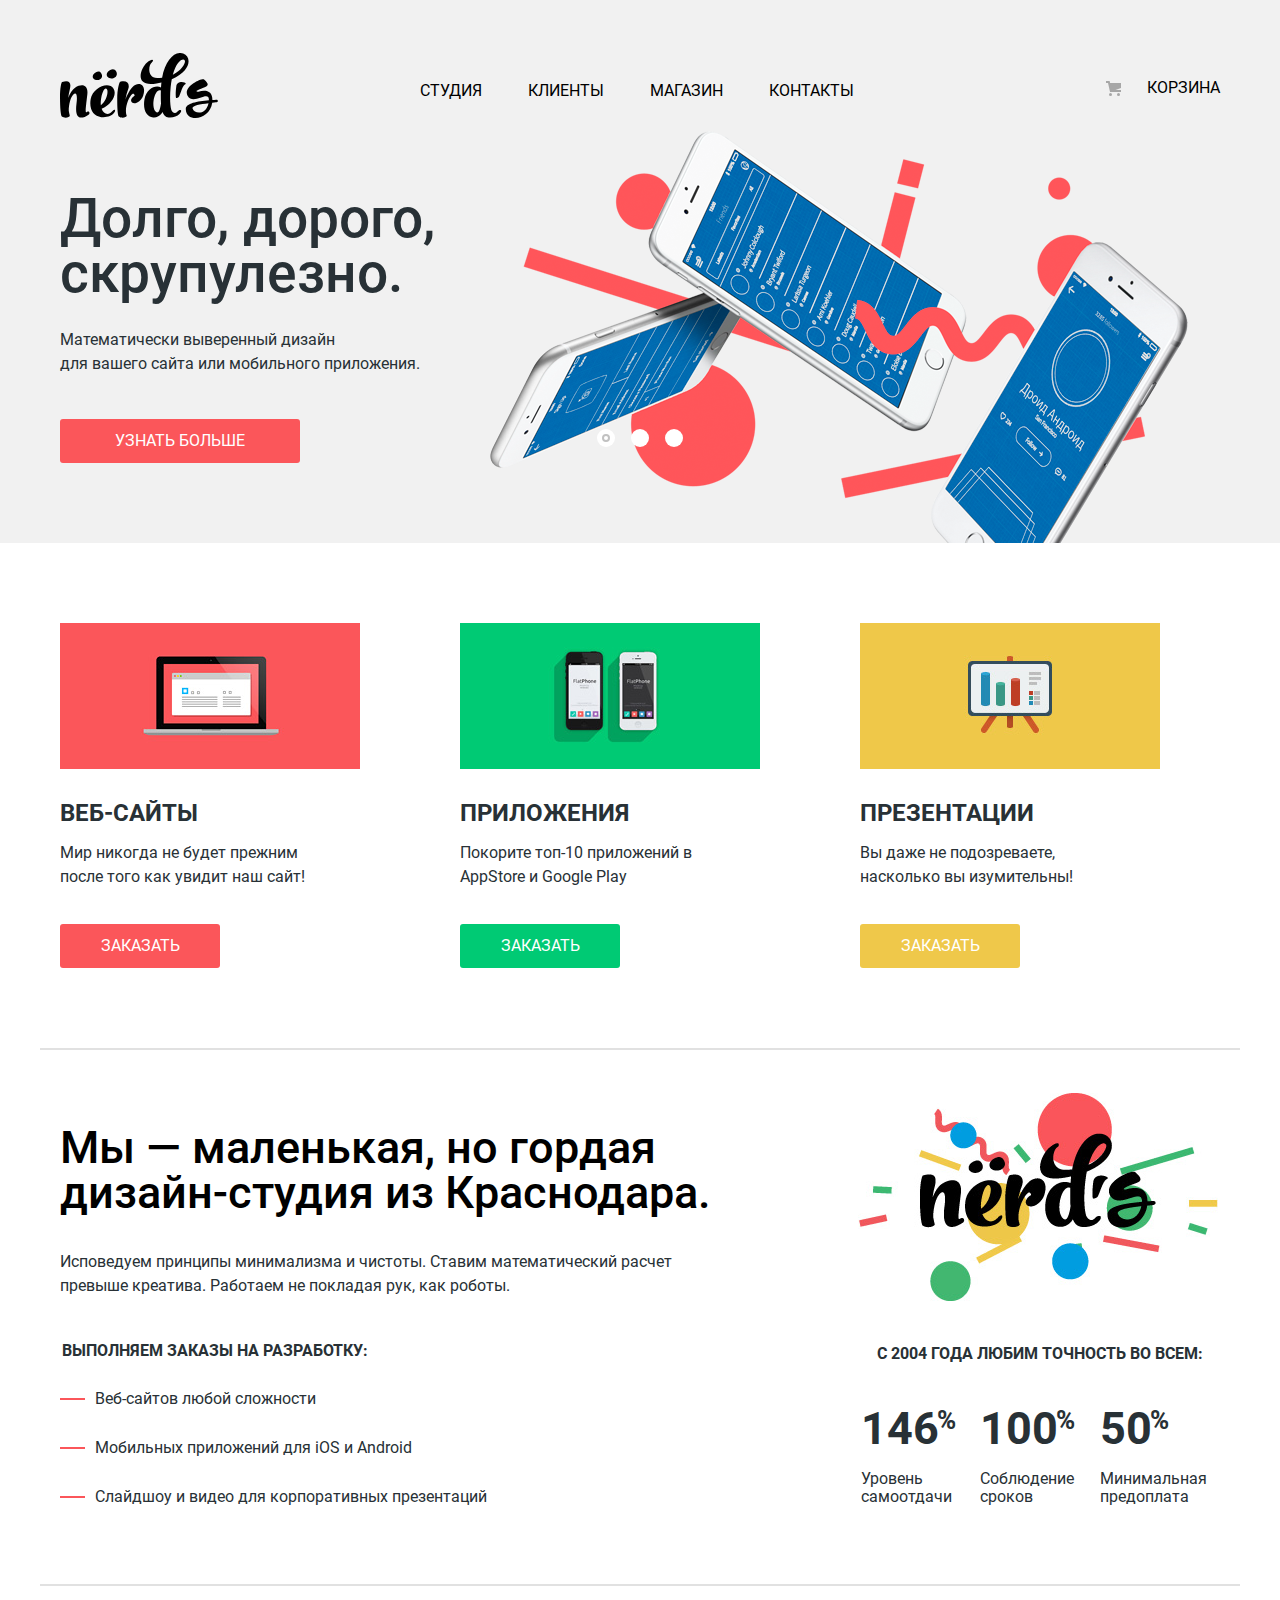
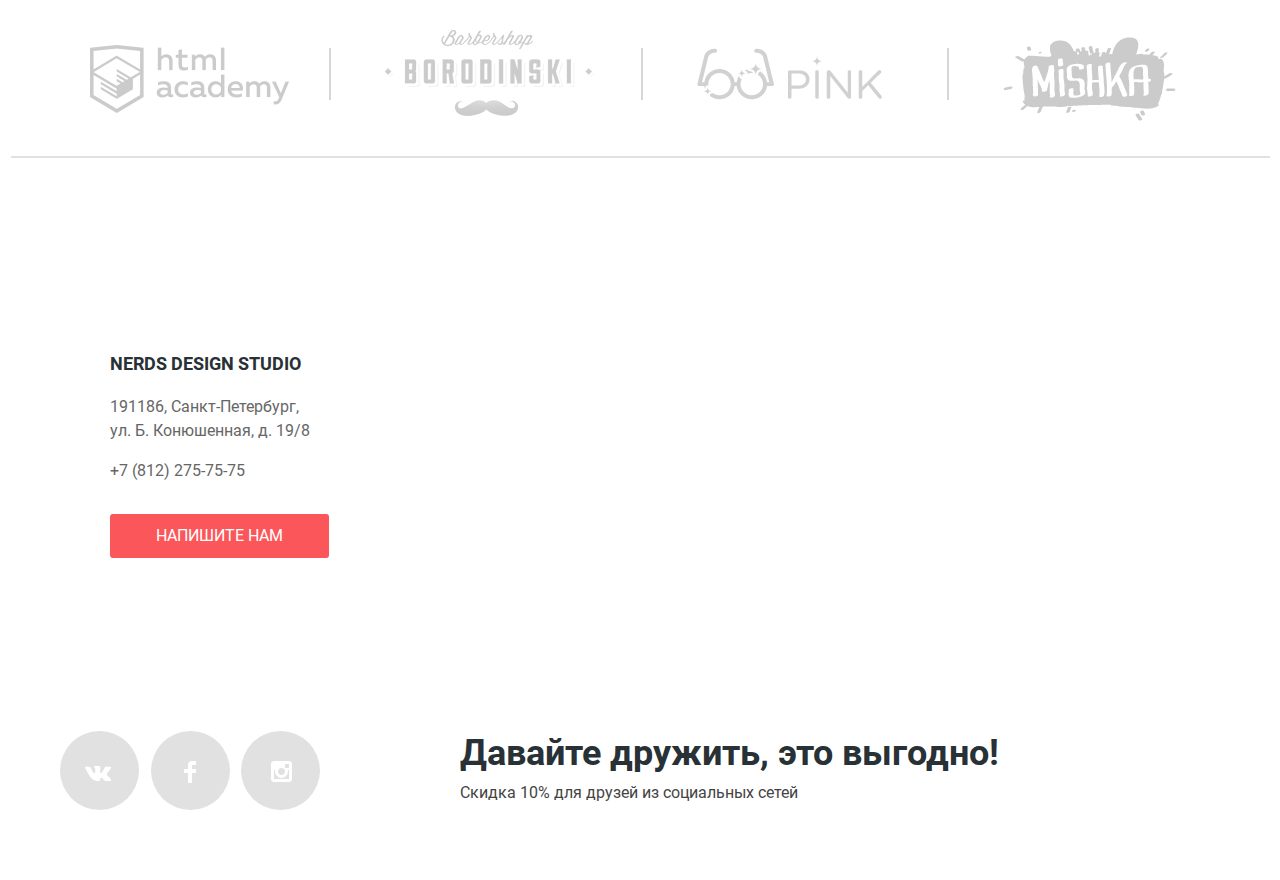
==== index.html @ fbb69e08 "допилила js и еще раз подчистила" ====
<!DOCTYPE html>
<html lang="ru">

<head>
  <meta charset="UTF-8" />
  <title>Nerd's</title>
  <link href="css/normalize.css" rel="stylesheet">
  <link href="css/style.css" rel="stylesheet">

</head>

<body>
  <header class="main-header">
    <div class="container">
      <nav class="main-navigation">
        <h1 class="visually-hidden">Дизайн-студия NERDS </h1>
        <a class="main-header-logo">
          <img src="img/nerds-logo.svg" width="160" height="65" alt="Логотип NERD's">
        </a>
        <div class="main-navigation-wrapper">
          <ul class="site-navigation">
            <li><a href="studio.html">Студия</a></li>
            <li><a href="clients.html">Клиенты</a></li>
            <li><a href="catalog.html">Магазин</a></li>
            <li><a href="contacts.html">Контакты</a></li>
          </ul>
          <a class="basket" href="basket.html">Корзина</a>
        </div>
      </nav>
    </div>
  </header>
  <main>
    <section class="slider">
      <div class="container">
        <h2 class="visually-hidden">Преимущества</h2>
        <div class="slider-controls">
          <span class="active"></span>
          <span></span>
          <span></span>
        </div>
        <ul class="slider-list">
          <li class="slider-item">
            <h3>Долго, дорого,<br> скрупулезно.</h3>
            <p>Математически выверенный дизайн<br> для вашего сайта или мобильного приложения.</p>
            <a class="slider-item-button button" href="#">Узнать больше</a>
          </li>
          <li class="slider-item">
            <h3>Любим математику как никто другой</h3>
            <p>Никакого креатива, только математические формулы для расчета идеальных пропорций.</p>
            <a class="slider-item-button button" href="#">Узнать больше</a>
          </li>
          <li class="slider-item">
            <h3>Только ночь,<br> только хардкор</h3>
            <p>Работать днем, как все? Мы против этого.<br> Ближе к полуночи работа только начинается.</p>
            <a class="slider-item-button button" href="#">Узнать больше</a>
          </li>
        </ul>
      </div>
    </section>
    <section class="service container service-inner">
      <h2 class="visually-hidden">Услуги</h2>
      <ul class="servis-list">
        <li class="servis-item servis-item-website">
          <h3>Веб-сайты</h3>
          <p class="servis-text">Мир никогда не будет прежним послe того как увидит наш сайт!</p>
          <a class="button button-red" href="web-site.html">Заказать</a>
        </li>
        <li class="servis-item servis-item-application">
          <h3>Приложения</h3>
          <p class="servis-text">Покорите топ-10 приложений в AppStore и Google Play</p>
          <a class="button button-green" href="application.html">Заказать</a>
        </li>
        <li class="servis-item servis-item-presentation">
          <h3>Презентации</h3>
          <p class="servis-text">Вы даже не подозреваете, насколько вы изумительны!</p>
          <a class="button button-yellow" href="presentation.html">Заказать</a>
        </li>
      </ul>
    </section>
    <section class="about container">
      <h2 class="visually-hidden">О компании</h2>
      <div class="about-left-block">
        <p class="about-big">Мы — маленькая, но гордая дизайн-студия из Краснодара. </p>
        <p>Исповедуем принципы минимализма и чистоты. Ставим математический расчет
          превыше креатива. Работаем не покладая рук, как роботы.</p>
        <p class="order-info">Выполняем заказы на разработку:</p>
        <ul class="about-list">
          <li class="about-list-item">Веб-сайтов любой сложности</li>
          <li class="about-list-item">Мобильных приложений для iOS и Android</li>
          <li class="about-list-item">Слайдшоу и видео для корпоративных презентаций</li>
        </ul>
      </div>
      <div class="about-right-block">
        <div class="about-right-block-image"></div>
        <table class="table">
          <caption>
            <div class="order-info">с 2004 года Любим точность во всем:</div>
          </caption>
          <tr class="percent">
            <td>146<sup class="per">%</sup></td>
            <td>100<sup class="per">%</sup</td> <td>50<sup class="per">%</sup</td> </tr> <tr class="table-words">
            <td>Уровень самоотдачи</td>
            <td>Соблюдение сроков</td>
            <td>Минимальная предоплата</td>
          </tr>
        </table>
      </div>
    </section>
    <section class="projects container">
      <h2 class="visually-hidden">Проекты</h2>
      <a class="projects-items projects-items-html" href="#"><img src="img/logo-1-png-copy.png" width="199" height="68"
          alt="Сайт html-academy"></a>
      <a class="projects-items projects-items-boro" href="#"><img src="img/logo-2-png-copy.png" width="209" height="90"
          alt="Сайт borodinski"></a>
      <a class="projects-items projects-items-pink" href="#"><img src="img/logo-3-png-copy.png" width="185" height="52"
          alt="Сайт pink"></a>
      <a class="projects-items projects-items-mish" href="#"><img src="img/logo-4-png-copy.png" width="173" height="84"
          alt="Сайт mishka"></a>
    </section>
    <section class="contacts">
      <h2 class="visually-hidden">Контакты</h2>
      <div class="container container-write-us">
        <div class="contacts-write-us">
          <p class="contacts-title">Nerds design studio</p>
          <div class="address">
            <p>191186, Санкт-Петербург, ул. Б. Конюшенная, д. 19/8</p>
            <a href="tel:+78122757575"> +7 (812) 275-75-75</a>
          </div>
          <a class="button write-us-button" href="write-us.html">Напишите нам</a>
        </div>
      </div>
      <iframe class="map-img" src="https://www.google.com/maps/embed?pb=!1m18!1m12!1m3!1d1998.6036253003165!2d30.320858716173472!3d59.938719169054075!2m3!1f0!2f0!3f0!3m2!1i1024!2i768!4f13.1!3m3!1m2!1s0x4696310fca145cc1%3A0x42b32648d8238007!2z0JHQvtC70YzRiNCw0Y8g0JrQvtC90Y7RiNC10L3QvdCw0Y8g0YPQuy4sIDE5LzgsINCh0LDQvdC60YIt0J_QtdGC0LXRgNCx0YPRgNCzLCAxOTExODY!5e0!3m2!1sru!2sru!4v1552754538304"
        width="1440" height="416" style="border:0" allowfullscreen></iframe>
    </section>
  </main>
  <footer class="main-footer">
    <div class="container">
      <ul class="social-net">
        <li><a class="social-button social-button-vk" href="#"><span class="visually-hidden">Вконтакте</span></a></li>
        <li><a class="social-button social-button-fb" href="#"><span class="visually-hidden">Фейсбук</span></a></li>
        <li><a class="social-button social-button-inst" href="#"><span class="visually-hidden">Инстаграм</span></a></li>
      </ul>
      <div class="footer-text">
        <span class="footer-slogan">Давайте дружить, это выгодно!</span>
        <span class="footer-promo">Скидка 10% для друзей из социальных сетей</span>
      </div>
    </div>
  </footer>
  <section class="write-us">
    <h2 class="write-us-h2">Напишите нам</h2>
    <form class="write-us-form" action="https://echo.htmlacademy.ru" method="post">
      <div class="name-email">
        <p class="write-us-item">
          <label for="name">Ваше имя:</label>
          <input id="name" type="text" name="name" value="" placeholder="Имя Фамилия">
        </p>
        <p class="write-us-item">
          <label for="e-mail">Ваш e-mail:</label>
          <input id="e-mail" type="text" name="e-mail" value="" placeholder="email@example.com">
        </p>
      </div>
      <p class="write-us-item">
        <label for="letter"> Текст письма:</label>
        <textarea class="letter" id="letter" name="letter" placeholder="В свободной форме"></textarea>
      </p>
      <button class="button" type="submit">Отправить</button>
      <button class="write-us-close" type="button">Закрыть</button>
    </form>
  </section>
  <script src="js/popup.js"></script>
</body>

</html>
---- css/style.css ----
/* roboto-regular - latin_cyrillic */
 @font-face {
   font-family: 'Roboto';
   font-style: normal;
   font-weight: 400;
   src: local('Roboto'), local('Roboto-Regular'),
     url('../fonts/roboto.woff2') format('woff2'),
     url('../fonts/roboto.woff') format('woff');
 }

 @font-face {
   font-family: 'Roboto';
   font-style: normal;
   font-weight: 700;
   src: local('Roboto'), local('Roboto-Regular'),
     url('../fonts/robotobold.woff') format('woff2'),
     url('../fonts/robotobold.woff2') format('woff');
 }

 @font-face {
   font-family: 'Roboto';
   font-style: normal;
   font-weight: 500;
   src: local('Roboto'), local('Roboto-Regular'),
     url('../fonts/robotomedium.woff2') format('woff2'),
     url('../fonts/robotomedium.woff') format('woff');
 }


 body {
   margin: 0;

   font-family: 'Roboto', Arial, sans-serif;
   font-size: 16px;
   line-height: 24px;
   letter-spacing: normal;
   color: #283136;
   background-color: #ffffff;
   min-width: 1200px;
 }

 .visually-hidden:not(:focus):not(:active),
 input[type="checkbox"].visually-hidden,
 input[type="radio"].visually-hidden {
   position: absolute;
   width: 1px;
   height: 1px;
   margin: -1px;
   border: 0;
   padding: 0;
   white-space: nowrap;
   clip-path: inset(100%);
   clip: rect(0 0 0 0);
   overflow: hidden;
 }

 .page-title {
   font-size: 55px;
   text-align: center;
   line-height: 55px;
   color: #000000;
   width: auto;
   padding: 0;
   margin: 0;
   padding-bottom: 116px;
   padding-top: 60px;
   padding-left: 20px;
   padding-right: 20px;
 }

 .page-title-whole {
   background-color: #f1f1f1;
 }


 a {
   text-decoration: none;
 }

 .main-navigation {
   font-size: 16px;
   line-height: 30px;
   color: #000000;
   text-transform: uppercase;
   padding: 0;
   margin: 0;
   display: flex;
   width: auto;
   align-items: center;
 }

 .site-navigation,
 .basket {
   list-style: none;

 }

 .site-navigation a,
 .basket a {
   color: #000000;

 }

 .site-navigation a:hover {
   color: #fb565a
 }

 .site-navigation a:active {
   opacity: 0.3;
 }

 .slider {
   background-color: #f1f1f1;
   position: relative;
 }

 .slider-controls span {
   position: relative;
   display: inline-block;
   width: 18px;
   height: 18px;
   margin-right: 16px;
   border-radius: 50%;
   cursor: pointer;
 }

 .slider-controls span::after {
   content: "";
   width: 18px;
   height: 18px;

   background: #ffffff;
   position: absolute;
   top: 8px;
   left: 8px;
   z-index: 1;
   border-radius: 50%;
 }

 .slider-controls .active::before {
   content: "";

   position: absolute;
   left: 17px;
   top: 17px;
   z-index: 2;

   width: 4px;
   height: 4px;
   margin: -4px;

   background-color: inherit;
   border: 2px solid #c1c1c1;
   border-radius: 50%;
 }

 .slider-controls {
   position: absolute;
   left: 50%;
   bottom: 104px;
   z-index: 100;

   width: 160px;
   height: 18px;

   text-align: center;
   font-size: 0;
   transform: translateX(-50%);
 }


 .slider-list {
   margin: 0;
   padding: 0;

   list-style: none;
 }

 .slider-item {
   display: none;
   padding: 60px 0 80px 0;
   margin-bottom: 80px;
 }

 .slider-item:nth-child(1) {
   display: block;
 }

 .slider-item:nth-child(1) {
   background-image: url("../img/slide-1.png");
   background-repeat: no-repeat;
   background-position: 93% 0px;
 }

 .slider-item:nth-child(2) {
   background-image: url("../img/slide-2.png");
   background-repeat: no-repeat;
   background-position: 100% 0;
 }

 .slider-item:nth-child(3) {
   background-image: url("../img/slide-3.png");
   background-repeat: no-repeat;
   background-position: 100% 20px;
 }

 .slider-item {
   display: none;
 }

 .slider-item:nth-child(1) {
   display: block;
 }

 .slider-item h3 {
   max-width: 600px;
   margin: 0;
   margin-bottom: 27px;
   font-size: 55px;
   line-height: 55px;
   font-weight: 500;
 }

 .slider-item p {
   max-width: 430px;
   margin: 0;
   margin-bottom: 43px;
 }

 .button {
   display: block;
   width: 240px;
   padding: 13px 0;
   font: inherit;
   font-size: 16px;
   line-height: 18px;
   color: #ffffff;
   text-transform: uppercase;
   text-align: center;
   text-decoration: none;

   background-color: #fb565a;
   border-radius: 3px;
   border: none;
 }

 .button:hover,
 .button:focus {
   background-color: #e74246;
 }

 .button:active {
   color: rgba(255, 255, 255, 0.3);

   background-color: #d7373b;
   box-shadow: 0 3px rgba(0, 0, 0, 0.1) inset;
 }

 .servis-list h3 {
   font-size: 24px;
   font-weight: bold;
   text-transform: uppercase;
   margin-top: 32px;
   margin-bottom: 10px;
 }

 .about-left-block p {
   margin: 0;
 }

 .about-big {
   font-size: 45px;
   font-weight: 500;
   line-height: 1;
   color: #000000;
   background-color: #ffffff;
   margin: 0;
   padding-bottom: 35px;

 }

 .servis-item::before {
   background-image: url("../img/illustration-1.png");
   background-repeat: no-repeat;
   background-color: #a6a6a6;
   content: "";
   width: 300px;
   height: 146px;
   display: block;
 }

 .servis-item-application::before {
   background-image: url("../img/illustration-2.png");
 }

 .servis-item-presentation::before {
   background-image: url("../img/illustration-3.png");
 }

 .about-right-block-image {
   background-image: url("../img/nerds-illustration.png");
   background-repeat: no-repeat;
   width: 360px;
   height: 208px;
 }

 .order-info {
   font-weight: bold;
   text-transform: uppercase;
   padding-top: 41px;
   padding-left: 2px;
 }

 .percent {
   font-size: 45px;
   font-weight: bold;
   line-height: 45px;
   width: 93px;
 }

 .percent td {
   width: 119px;
   padding-bottom: 16px;
 }

 .table-words td {
   line-height: 18px;
   font-size: 16px;
 }

 .per {
   font-size: 26px;
   top: -15px;
   left: -2px;
 }

 .table {
   border-collapse: separate;
 }

 caption {
   margin-bottom: 37px;
 }

 .projects a {
   position: relative;
   display: flex;
   align-items: flex-start;
 }

 .projects-items img {
   opacity: 0.2;
 }

 .projects-items:not(:first-of-type)::before {
   content: "";
   position: absolute;
   bottom: 21px;
   left: -56px;
   height: 52px;
   width: 2px;
   background-color: #283136;
   opacity: 0.2;
 }

 .projects .container {
   display: flex;
   justify-content: space-between;
 }

 .projects-items img:hover,
 .projects-items img:focus {
   opacity: 1;
 }

 .projects-items img:active {
   opacity: 0.1;
 }

 .contacts-title {
   font-size: 18px;
   font-weight: bold;
   line-height: 30px;
   text-transform: uppercase;
   margin: 0;
 }

 .address,
 .address a {
   font-size: 16px;
   color: #666666;
   background-color: #ffffff;
   margin-bottom: 31px;
 }
 }

 .write-us h2 {
   font-size: 45px;
   line-height: 45px;
   color: #000000;
   background-color: #ffffff;
   font-weight: bold;
 }

 .write-us-item label {
   font-size: 16px;
   font-weight: bold;
   line-height: 18px;
 }


 .button-red {
   background-color: #fb565a;
   width: 160px;
 }

 .button-green {
   background-color: #00ca74;
   width: 160px;
 }

 .button-green:hover,
 .button-green:active {
   background-color: #00bc6c;
 }

 .button-yellow {
   background-color: #efc84a;
   width: 160px;
 }

 .button-yellow:hover,
 .button-yellow:active {
   background-color: #eab534;
 }

 .footer-slogan {
   font-size: 36px;
   font-weight: bold;
   display: block;
   margin-top: 10px;
   margin-bottom: 16px;
 }

 .social-button {
   color: #000000;
   background-color: #ffffff;
 }

 .footer-promo {
   font-size: 16px;
   line-height: 22px;
   color: #444444;
   background-color: #ffffff;
 }

 .filter-option {
   font-size: 16px;
   color: #283136;
   list-style: none;
 }

 .filter-input-radio+label:hover::before,
 .filter-input-radio+label:focus::before {
   border: 2px solid #4d4d4d;
 }

 .filter-input-radio:checked+label:hover::after,
 .filter-input-radio:checked+label:focus::after {
   background-color: #4d4d4d;
 }

 .filter-input-checkbox+label:hover::before,
 .filter-input-checkbox+label:focus::before {
   opacity: 1;
 }

 .filter-input-checkbox:checked+label:hover::before,
 .filter-input-checkbox:checked+label:focus::before {
   opacity: 1;
 }

 .filter-option:disabled {
   color: rgba(40, 49, 54, 0.3);
 }

 .catalog-filters {
   font-size: 18px;
   font-weight: bold;
   line-height: 30px;
   color: #000000;
   background-color: #ffffff;
   text-transform: uppercase;
   margin-bottom: 27px;
 }

 .sort-filters li {
   list-style: none;
 }

 .sort-filters a {
   list-style: none;
   color: #000000;
   background-color: #ffffff;
   list-style: none;
   font-size: 14px;
   text-transform: uppercase;
   opacity: 0.3;
 }

 .sort-filters a:hover,
 .sort-filters a:focus {
   opacity: 0.6;
 }

 .sort-filters a:active {
   opacity: 1;
 }


 .filters-whole {
   display: flex;
   margin-bottom: 65px;
   margin-top: 25px;
   justify-content: center;
   align-items: center;
 }

 .cage {
   margin-bottom: 45px;
 }

 .cage h3 {
   margin-bottom: 20px;
 }

 .features h3 {
   margin-bottom: 0px;
 }

 .show-button {
   background-color: #f1f1f1;
   color: #000000;
   width: 260px;
 }

 .show-button:hover,
 .show-button:active {
   background-color: #dfdfdf;
 }

 .features {
   margin-bottom: 50px;
 }

 .sort-filters {
   display: flex;
   margin-left: 186px;
 }

 .sort-filters li {
   margin-left: 26px;
 }

 .rise-low {
   display: flex;
   list-style: none;
   justify-content: space-between;
   margin-left: 50px;
   width: 50px;
   box-sizing: border-box;
   padding: 0;
 }

 .rise,
 .low {
   opacity: 0.3;
 }

 .rise:hover,
 .low:hover {
   opacity: 0.6;
 }

 .rise:active,
 .low:active,
 .rise:focus,
 .low:focus {
   opacity: 1;
 }

 .rise {
   width: 11px;
   height: 10px;
   background-image: url("../img/icon-up-dir.svg");
   background-repeat: no-repeat;
   background-size: 10px 11px;
   background-position: 0 0;
   color: #000000;

 }

 .low {
   width: 11px;
   height: 10px;
   background-image: url("../img/icon-down-dir.svg");
   background-repeat: no-repeat;
   background-size: 10px 11px;
   background-position: 0 0;
   color: #000000;

 }

 .sort {
   /* margin-right: 222px; */
 }

 .cage ul,
 .features ul {
   padding: 0;
 }

 .cage li,
 .features li {
   margin-bottom: 15px;
   padding-left: 35px;
 }

 .filter-option label {
   position: relative;
   display: block;
   cursor: pointer;
   user-select: none;
 }

 .filter-input-checkbox+label::before {
   content: "";

   position: absolute;
   width: 27px;
   height: 23px;
   left: -32px;
   top: 2px;

   background-image: url("../img/checkbox-off.svg");
   background-repeat: no-repeat;
   background-position: 0 0;
   opacity: 0.4;
 }

 .filter-input-checkbox:checked+label::before {
   background-image: url("../img/checkbox-on.svg");
   opacity: 0.4;
 }

 .filter-input-radio+label::before {
   content: "";
   position: absolute;
   left: -30px;
   top: -0px;

   width: 16px;
   height: 16px;

   border: 2px solid #a6a6a6;
   border-radius: 50%;
 }

 .filter-input:disabled+label {
   color: #a6a6a6;

   opacity: 0.5;
 }

 .filter-input-radio:checked+label::after {
   content: "";

   position: absolute;
   top: 6px;
   left: -24px;

   width: 8px;
   height: 8px;

   background-color: #a6a6a6;
   border-radius: 50%;
 }

 .catalog-list li {
   list-style: none;
   margin-bottom: 65px;
 }

 .pagination-list {
   display: flex;
   flex-wrap: wrap;

   padding: 0;
   margin: 0;
   margin-bottom: 48px;
   list-style: none;
 }

 .pagination-item {
   margin-right: 11px;

 }

 .pagination-item:last-child {
   margin-right: 0;
   width: 260px;
   text-transform: uppercase;
   text-align: center;
 }

 .pagination-item a {
   display: block;
   padding: 10px 19px;

   color: #000000;
   border: solid #eeeeee 1px;
   background-color: #eeeeee;
 }

 .pagination-item a:hover,
 .pagination-item a:focus {
   background-color: #dfdfdf;
 }

 .pagination-item a:active {
   background-color: #d5d5d5;
   color: rgba(0, 0, 0, 0.3);
 }

 .pagination-item-current a {
   color: #000000;

   background-color: #ffffff;
 }

 .pagination-item-current a:hover,
 .pagination-item-current a:focus,
 .pagination-item-current a:active {
   color: #000000;

   background-color: #ffffff;
 }

 .main-header {
   background-color: #f1f1f1;
   padding-top: 40px;
 }

 .catalog-page {
   padding: 0px;
 }

 .main-header-logo {
   width: 183px;
   display: flex;
 }

 .main-header-logo:focus,
 .main-header-logo:active {
   opacity: 0.3;
 }

 .site-navigation {
   display: flex;
   list-style: none;
   padding: 0;
   margin-left: 177px;
   flex-wrap: wrap;
   width: 660px;
   margin-bottom: 10px;
 }

 .catalog-page .site-navigation {
   margin-top: 24px;
 }

 .basket {
   list-style: none;
   color: #000000;
   padding-left: 50px;
   position: relative;
 }

 .catalog-page .basket {
   margin-top: 14px;
 }

 .basket:hover {
   color: #fb565a;
 }

 .basket:focus {
   opacity: 0.3;
 }

 .basket:active {}

 .basket::before {
   content: "";
   position: absolute;
   top: 8px;
   left: 9px;
   width: 15px;
   height: 15px;
   background-image: url("../img/cart-icon.svg");
   background-repeat: no-repeat;
   background-position: 0 0;
   opacity: 0.3;
 }

 .site-navigation a,
 .basket a {
   display: block;
   padding: 15px 25px;
   padding-right: 21px;
 }

 .main-navigation-wrapper {
   display: flex;
   width: 100%;
   margin-bottom: 85px;
   margin: 0;
   padding: 0;
   justify-content: space-between;
   flex-wrap: wrap;
   align-items: center;
   padding-top: 5px;
 }

 .container {
   width: 1160px;
   margin-left: auto;
   margin-right: auto;
   padding-left: 20px;
   padding-right: 20px;
 }

 .main-navigation-wrapper .container {
   display: flex;
   justify-content: space-between;
 }

 .servis-list {
   display: flex;
   margin: 0;
   padding: 0;
   list-style: none;
   flex-wrap: wrap;

 }

 .servis-item:not(:nth-child(3n)) {
   margin-right: 100px;
 }

 .servis-item {
   width: 300px;
 }

 .service-inner {
   padding-bottom: 80px;
   border-bottom: #e1e1e1 solid 2px;
 }

 .about {
   display: flex;
   padding-bottom: 50px;
   border-bottom: #e1e1e1 solid 2px;
 }

 .about-left-block {
   width: 660px;
   margin-right: auto;
   margin-top: 75px;
 }

 .about-right-block {
   width: 362px;
   margin: 0;
   padding: 0;
   margin-top: 43px;
 }

 .projects {
   display: flex;
   flex-wrap: wrap;
   padding-bottom: 35px;
   padding-top: 44px;
   padding-left: 79px;
   border-bottom: #e1e1e1 solid 2px;
   margin-bottom: 80px;
 }

 .projects-items-html {
   padding-top: 15px;
   padding-right: 96px;
 }

 .projects-items-boro {
   padding-top: 0;
   padding-right: 103px;
 }

 .projects-items-pink {
   padding-top: 18px;
   padding-right: 121px;
 }

 .projects-items-mish {
   padding-top: 7px;
 }

 .contacts-write-us {
   background-color: #ffffff;
   border: 1px;
   width: 319px;
   height: 307px;
   box-sizing: border-box;
   padding: 50px;
   position: absolute;
   top: 61px;
   margin: 0 auto;
 }

 .map {
   display: block;
   width: 1140px;
   margin: auto;
 }

 .main-footer {
   margin-top: 70px;
   margin-bottom: 70px;
 }

 .main-footer .container {
   display: flex;
 }

 .social-net {
   display: flex;
   justify-content: space-between;
   width: 260px;
   margin: 0;
   padding: 0;
   list-style: none;
   text-align: left;
   color: #000000;
   background-color: #ffffff;
   margin-right: 140px;
 }

 .footer-text {
   width: 600px;
 }

 .write-us-item input {
   font: inherit;
 }

 .write-us-item:hover+label,
 .write-us-item:focus+label {
   color: #444444;
   background-color: #ffffff;
 }

 .filters {
   width: 260px;
   margin-right: 140px;
 }

 .catalog-columns {
   display: flex;
   width: 1160px;
   justify-content: space-between;
   padding: 0;
   margin: 0;

 }

 .catalog {
   width: 860px;
   padding: 0;
 }

 .catalog-item {
   width: 360px;
   margin-bottom: 33px;
   margin-right: 40px;
   position: relative;
 }

 .catalog-item:nth-child(2n) {
   margin-right: 0;
 }

 .catalog-list {
   display: flex;
   flex-wrap: wrap;
   padding: 0;
   margin: 0;
   list-style: none;
 }

 img {
   max-width: 100%;
   height: auto;
 }

 .map-img {
   width: 100%;
   height: 416px;
   object-fit: cover;
 }

 .write-us {
   width: 960px;
   padding-top: 73px;
   padding-left: 101px;
   padding-right: 100px;
   padding-bottom: 84px;
   box-sizing: border-box;
   box-shadow: 0px 20px 40px 0 rgba(0, 1, 1, 0.75);
   margin: 0 auto;
   position: fixed;
   top: 20%;
   left: 50%;
   background: #ffffff;
   transform: translateX(-50%);
   display: none;
 }

 .write-us-form {
   display: flex;
   flex-wrap: wrap;
   justify-content: space-between;
 }

 .write-us-item {
   display: flex;
   flex-direction: column;
   flex-wrap: nowrap;
 }

 .write-us-item input:hover {
   color: #b4b9bb;
   border: solid 2px #b4b9bb;
 }

 .write-us-item input:focus {
   color: #444444;
   border: solid 2px #000000;
 }

 .write-us-item input:invalid {
   color: #e74246;
   border: solid 2px #e74246;
 }

 .write-us-item input,
 .write-us-item textarea {
   width: 360px;
   margin: 0;
   margin-bottom: 10px;
   margin-right: 40px;
   padding-top: 15px;
   padding-bottom: 18px;
   padding-left: 16px;
   padding-right: 10px;
   box-sizing: border-box;
   font-size: 16px;
   line-height: 18px;
   opacity: 0.5;
 }

 .name-email {
   display: flex;
   width: 760px;
   justify-content: space-between;
 }

 .write-us-item .letter {
   width: 760px;
   min-height: 118px;
 }

 .write-us-h2 {
   margin: 0;
   margin-bottom: 49px;

 }

 .social-button {
   display: flex;
   width: 79px;
   height: 79px;
   background-color: #e1e1e1;
   background-position: center;
   border-radius: 50%;
   background-repeat: no-repeat;
   position: relative;
 }

 .social-button:hover,
 .social-button:focus {
   background-color: #e74246;
 }

 .social-button:active {
   background-color: #d7373b;
 }

 .social-button:active::after {
   opacity: 0.3;
 }

 .social-button-vk::after {
   position: absolute;
   content: "";
   background-image: url("../img/vk-icon.svg");
   background-size: 26px 15px;
   width: 26px;
   height: 15px;
   left: 25px;
   top: 35px;
 }

 .social-button-fb::after {
   position: absolute;
   content: "";
   background-image: url("../img/fb-icon.svg");
   background-size: 12px 22px;
   width: 12px;
   height: 22px;
   left: 33px;
   top: 30px;
 }

 .social-button-inst::after {
   position: absolute;
   content: "";
   background-image: url("../img/insta-icon.svg");
   background-size: 21px 21px;
   width: 21px;
   height: 21px;
   left: 30px;
   top: 30px;
 }

 .filter-item {
   margin: 0;
   padding: 0;

   border: none;


   width: 260px;
   margin: 50px auto;
 }

 .range-filter {
   width: 260px;
   margin-top: 49px;
 }


 .range-controls {
   position: relative;

   height: 41px;
   margin-bottom: 15px;
   padding-top: 39px;
   padding-right: 20px;
   padding-left: 20px;

   background-color: #f1f1f1;

   border-radius: 5px;
 }

 .range-controls .scale {
   height: 2px;

   background: #d7dcde;
 }

 .range-controls .bar {
   width: 70%;
   height: 2px;

   background: #00ca74;
 }

 .range-controls .toggle {
   position: absolute;
   top: 31px;
   left: 0;

   width: 4px;
   height: 4px;
   padding: 0;

   border: 8px solid #ffffff;
   background-color: #ababab;
   box-shadow: 0 2px 1px 0 #cfcfcf;
   border-radius: 50%;
   cursor: pointer;
 }

 .range-controls .toggle-min {
   left: 50px;
 }

 .range-controls .toggle-max {
   left: 110px;
 }

 .price-controls {
   font-size: 0;
 }

 .price-controls label {
   display: inline-block;
   width: 50%;

   font-size: 16px;
   text-transform: uppercase;
 }

 .price-controls input {
   width: 60px;
   padding: 8px 10px;
   margin-left: 10px;

   font-family: 'Roboto', Arial, sans-serif;
   font-size: 16px;
   text-align: center;
   color: #283136;

   border: none;
   border-radius: 5px;
   background: #f1f1f1;
 }

 .max-price {
   text-align: right;
 }

 .write-us-close {
   position: relative;
   border: 0;
   padding: 0;
   width: 0;
   font-size: 0;
 }

 .write-us-close::after {
   content: "";
   position: absolute;
   background-image: url("../img/close-cross.svg");
   background-repeat: no-repeat;
   width: 21px;
   height: 21px;
   top: -340px;
   left: 10px;
   background-position: 0 0;
   opacity: 0.3;
 }

 .write-us-close:hover::after {
   opacity: 1;
 }

 .write-us-close:active::after {
   opacity: 0.1;
 }

 .catalog-hover {
   display: flex;
   flex-direction: column;
   flex: wrap;
   overflow-y: scroll;
   align-items: center;
   width: 360px;
   height: 231px;
   background-color: #eeeeee;
   position: absolute;
   left: 0px;
   top: 345px;
   display: none;
 }


 .catalog-item:hover div {
   display: flex;
 }

 .hover-title {
   font-size: 18px;
   font-weight: bold;
   line-height: 30px;
   color: #000000;
   text-transform: uppercase;
   text-align: center;
   margin-top: 26px;
   margin-bottom: 0px
 }

 .hover-text {
   font-size: 16px;
   line-height: 18px;
   color: #666666;
   text-align: center;
   margin-bottom: 30px;
   width: 225px;
 }

 .catalog-hover button {
   width: 200px;
 }

 .catalog-item::before {
   content: "";
   position: absolute;
   background-image: url("../img/browser.svg");
   background-repeat: no-repeat;
   width: 360px;
   height: 40px;
   top: -40px;
   left: 0px;
   opacity: 0.12;
 }

 .catalog-item:hover::before,
 .catalog-item:active::before {
   opacity: 1;
 }

 .site-navigation-current {
   position: relative;
 }

 .site-navigation-current::after {
   content: "";

   position: absolute;
   right: 19px;
   bottom: 12px;
   left: 26px;
   height: 2px;
   background-color: #fb565a;
 }

 .servis-text {
   margin-bottom: 35px;
 }

 .about-list {
   margin-top: 24px;
   padding-left: 35px
 }

 .about-list li {
   margin-bottom: 25px;
   list-style: none;
   position: relative;
 }

 .about-list-item::before {
   content: "";
   position: absolute;
   bottom: 11px;
   left: -35px;
   height: 2px;
   width: 25px;
   background-color: #fb565a;

 }

 .container-write-us {
   position: relative;
 }

 .write-us-button {
   width: 219px;
 }

 .write-us-show {
   display: block;
   animation: bounce 0.6s;
 }

 @keyframes bounce {
   0% {
     transform: translate(-50%, -2000px);
   }

   70% {
     transform: translate(-50%, 30px);
   }

   90% {
     transform: translate(-50%, -10px);
   }

   100% {
     transform: translate(-50%, 0);
   }
 }
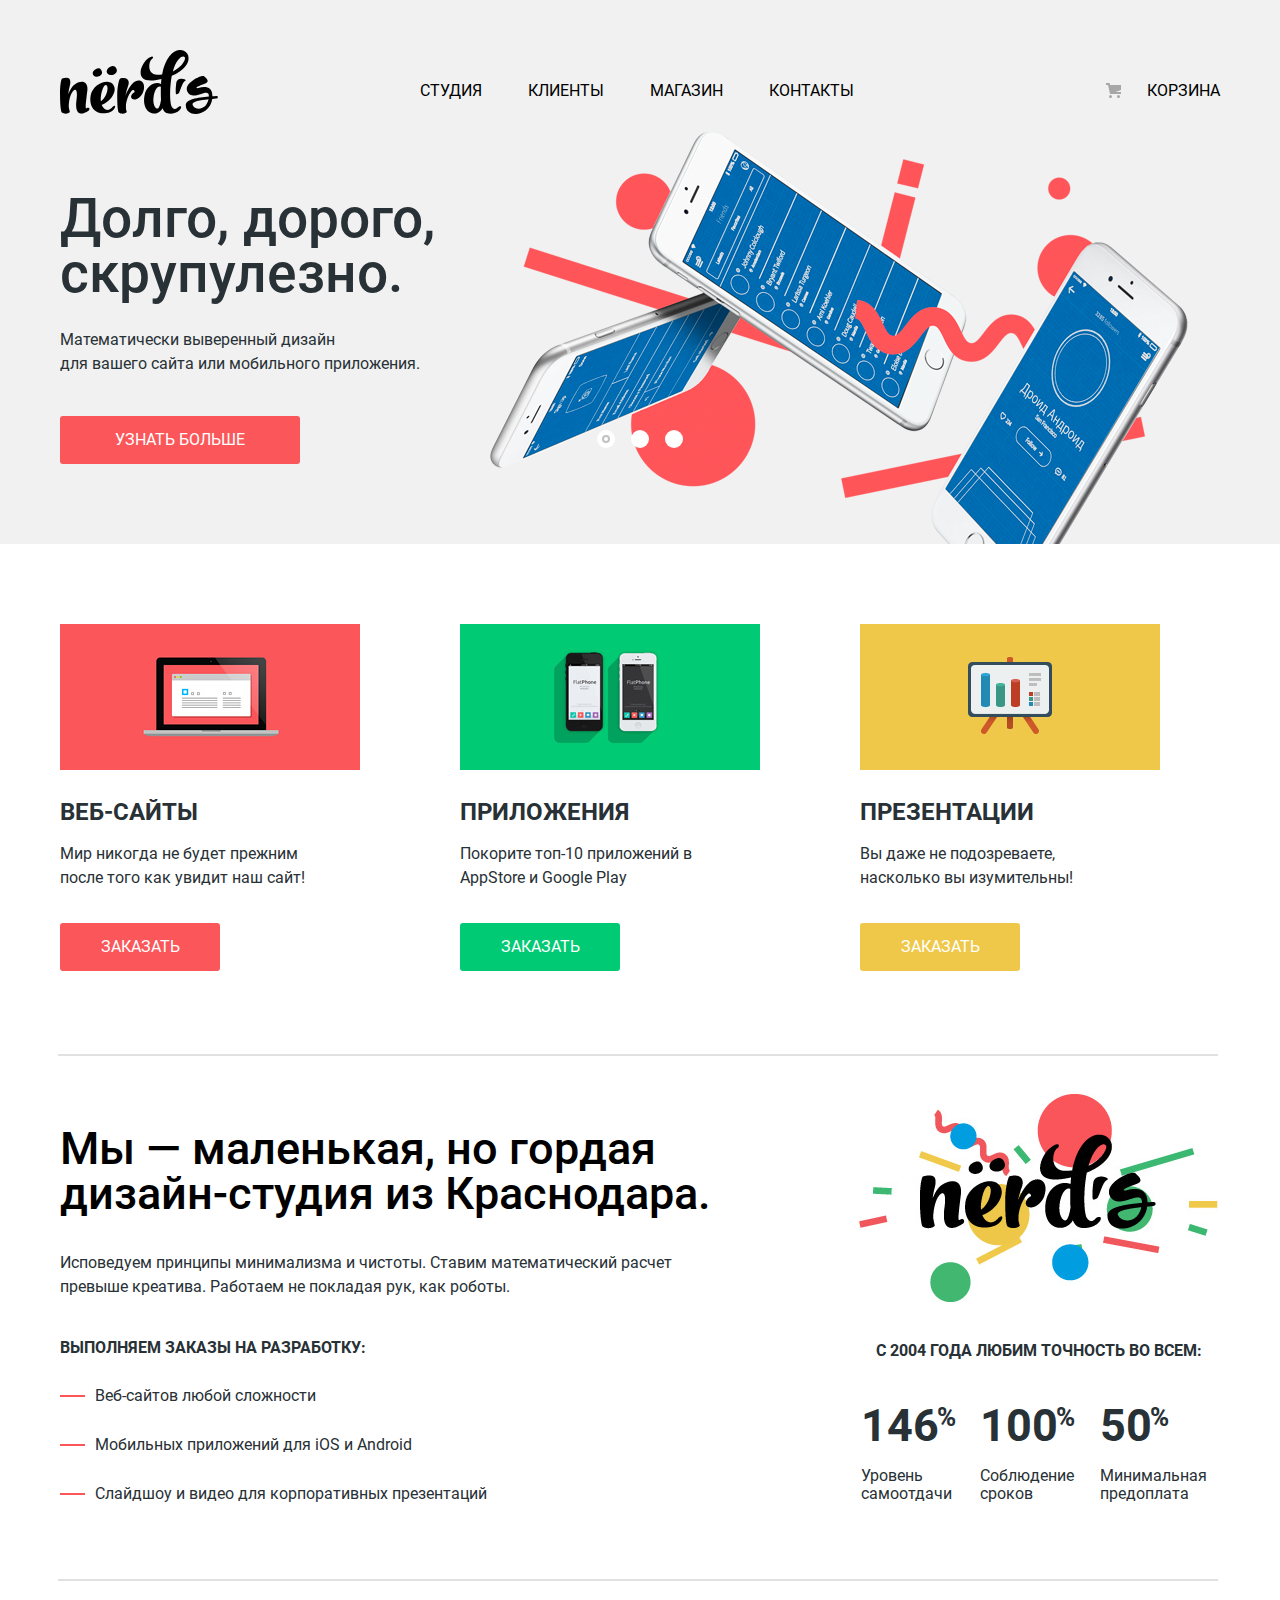
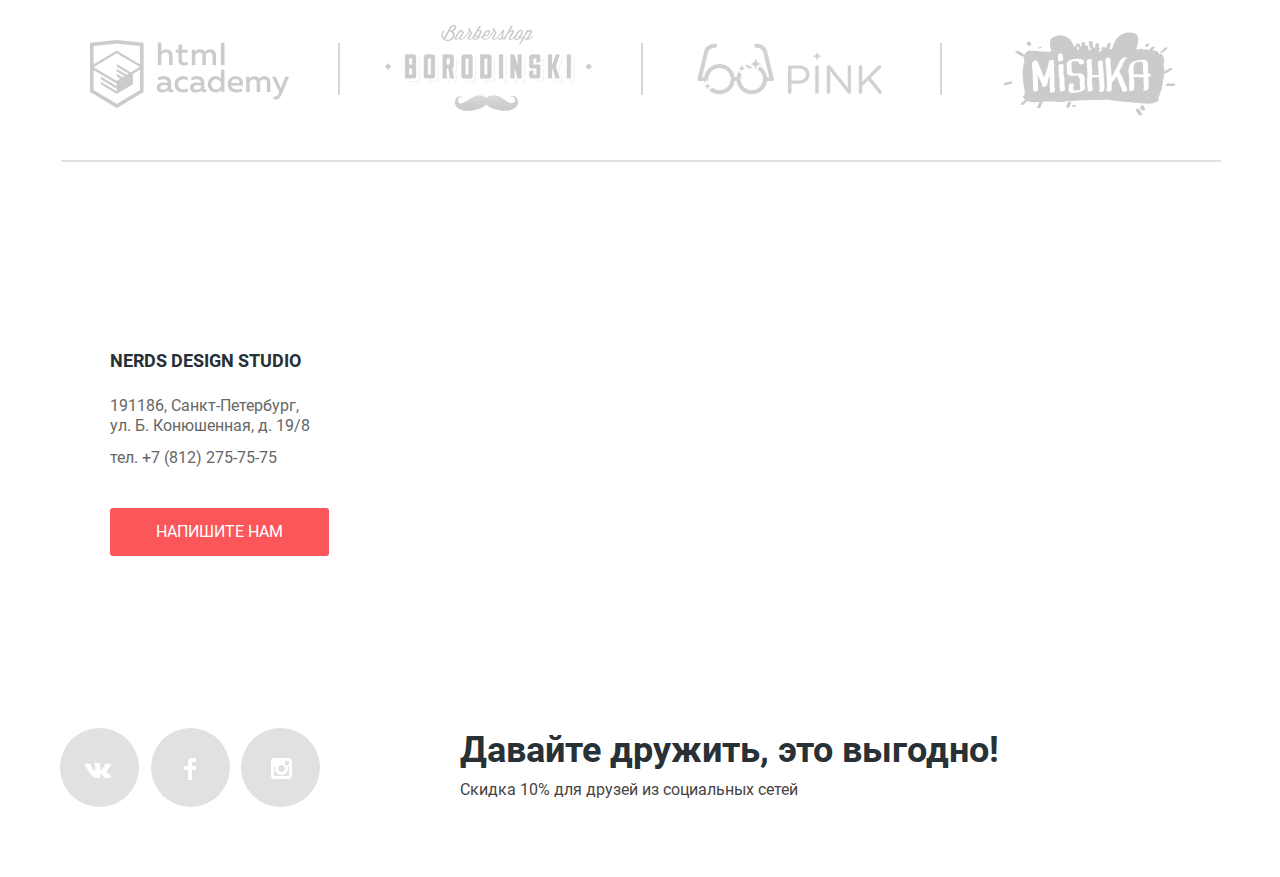
==== commit de25e9ec: "допиксельперфиктела" ====
--- a/index.html
+++ b/index.html
@@ -124,7 +124,7 @@
           <p class="contacts-title">Nerds design studio</p>
           <div class="address">
             <p>191186, Санкт-Петербург, ул. Б. Конюшенная, д. 19/8</p>
-            <a href="tel:+78122757575"> +7 (812) 275-75-75</a>
+            <a href="tel:+78122757575"> тел. +7 (812) 275-75-75</a>
           </div>
           <a class="button write-us-button" href="write-us.html">Напишите нам</a>
         </div>
--- a/css/style.css
+++ b/css/style.css
@@ -62,7 +62,7 @@
    width: auto;
    padding: 0;
    margin: 0;
-   padding-bottom: 116px;
+   padding-bottom: 110px;
    padding-top: 60px;
    padding-left: 20px;
    padding-right: 20px;
@@ -86,7 +86,7 @@
    margin: 0;
    display: flex;
    width: auto;
-   align-items: center;
+   align-items: flex-start;
  }
 
  .site-navigation,
@@ -224,13 +224,13 @@
  .slider-item p {
    max-width: 430px;
    margin: 0;
-   margin-bottom: 43px;
+   margin-bottom: 40px;
  }
 
  .button {
    display: block;
    width: 240px;
-   padding: 13px 0;
+   padding: 15px 0;
    font: inherit;
    font-size: 16px;
    line-height: 18px;
@@ -260,7 +260,7 @@
    font-size: 24px;
    font-weight: bold;
    text-transform: uppercase;
-   margin-top: 32px;
+   margin-top: 30px;
    margin-bottom: 10px;
  }
 
@@ -307,8 +307,8 @@
  .order-info {
    font-weight: bold;
    text-transform: uppercase;
-   padding-top: 41px;
-   padding-left: 2px;
+   padding-top: 37px;
+   padding-left: 0px;
  }
 
  .percent {
@@ -352,7 +352,18 @@
    opacity: 0.2;
  }
 
- .projects-items:not(:first-of-type)::before {
+ .projects-items-boro::before {
+   content: "";
+   position: absolute;
+   bottom: 21px;
+   left: -47px;
+   height: 52px;
+   width: 2px;
+   background-color: #283136;
+   opacity: 0.2;
+ }
+
+ .projects-items-pink::before {
    content: "";
    position: absolute;
    bottom: 21px;
@@ -363,6 +374,17 @@
    opacity: 0.2;
  }
 
+ .projects-items-mish::before {
+   content: "";
+   position: absolute;
+   bottom: 21px;
+   left: -63px;
+   height: 52px;
+   width: 2px;
+   background-color: #283136;
+   opacity: 0.2;
+ }
+
  .projects .container {
    display: flex;
    justify-content: space-between;
@@ -390,8 +412,13 @@
    font-size: 16px;
    color: #666666;
    background-color: #ffffff;
-   margin-bottom: 31px;
- }
+   margin-bottom: 38px;
+ }
+
+ .address p {
+   margin-bottom: 10px;
+   margin-top: 20px;
+   line-height: 20px;
  }
 
  .write-us h2 {
@@ -462,7 +489,7 @@
 
  .filter-input-radio+label:hover::before,
  .filter-input-radio+label:focus::before {
-   border: 2px solid #4d4d4d;
+   border: 4px solid #4d4d4d;
  }
 
  .filter-input-radio:checked+label:hover::after,
@@ -521,7 +548,7 @@
  .filters-whole {
    display: flex;
    margin-bottom: 65px;
-   margin-top: 25px;
+   margin-top: 33px;
    justify-content: center;
    align-items: center;
  }
@@ -531,7 +558,7 @@
  }
 
  .cage h3 {
-   margin-bottom: 20px;
+   margin-bottom: 15px;
  }
 
  .features h3 {
@@ -555,7 +582,9 @@
 
  .sort-filters {
    display: flex;
-   margin-left: 186px;
+   margin-left: auto;
+   flex-wrap: wrap;
+   margin-top: 10px;
  }
 
  .sort-filters li {
@@ -567,7 +596,8 @@
    list-style: none;
    justify-content: space-between;
    margin-left: 50px;
-   width: 50px;
+   margin-top: 9px;
+   width: 40px;
    box-sizing: border-box;
    padding: 0;
  }
@@ -618,6 +648,7 @@
  .cage ul,
  .features ul {
    padding: 0;
+   margin-top: 15px;
  }
 
  .cage li,
@@ -635,13 +666,11 @@
 
  .filter-input-checkbox+label::before {
    content: "";
-
    position: absolute;
    width: 27px;
    height: 23px;
-   left: -32px;
-   top: 2px;
-
+   left: -34px;
+   top: 0px;
    background-image: url("../img/checkbox-off.svg");
    background-repeat: no-repeat;
    background-position: 0 0;
@@ -656,32 +685,26 @@
  .filter-input-radio+label::before {
    content: "";
    position: absolute;
-   left: -30px;
-   top: -0px;
-
+   left: -34px;
+   top: 0px;
    width: 16px;
    height: 16px;
-
-   border: 2px solid #a6a6a6;
+   border: 4px solid #a6a6a6;
    border-radius: 50%;
  }
 
  .filter-input:disabled+label {
    color: #a6a6a6;
-
    opacity: 0.5;
  }
 
  .filter-input-radio:checked+label::after {
    content: "";
-
-   position: absolute;
-   top: 6px;
-   left: -24px;
-
+   position: absolute;
+   top: 8px;
+   left: -26px;
    width: 8px;
    height: 8px;
-
    background-color: #a6a6a6;
    border-radius: 50%;
  }
@@ -694,10 +717,9 @@
  .pagination-list {
    display: flex;
    flex-wrap: wrap;
-
-   padding: 0;
-   margin: 0;
-   margin-bottom: 48px;
+   padding: 0;
+   margin: 0;
+   margin-bottom: 60px;
    list-style: none;
  }
 
@@ -751,13 +773,11 @@
    padding-top: 40px;
  }
 
- .catalog-page {
-   padding: 0px;
- }
 
  .main-header-logo {
    width: 183px;
    display: flex;
+   padding-top: 10px;
  }
 
  .main-header-logo:focus,
@@ -775,19 +795,13 @@
    margin-bottom: 10px;
  }
 
- .catalog-page .site-navigation {
-   margin-top: 24px;
- }
 
  .basket {
    list-style: none;
    color: #000000;
    padding-left: 50px;
    position: relative;
- }
-
- .catalog-page .basket {
-   margin-top: 14px;
+   padding-top: 5px;
  }
 
  .basket:hover {
@@ -798,12 +812,10 @@
    opacity: 0.3;
  }
 
- .basket:active {}
-
  .basket::before {
    content: "";
    position: absolute;
-   top: 8px;
+   top: 12px;
    left: 9px;
    width: 15px;
    height: 15px;
@@ -864,13 +876,13 @@
 
  .service-inner {
    padding-bottom: 80px;
-   border-bottom: #e1e1e1 solid 2px;
+   position: relative;
  }
 
  .about {
    display: flex;
    padding-bottom: 50px;
-   border-bottom: #e1e1e1 solid 2px;
+   position: relative;
  }
 
  .about-left-block {
@@ -892,8 +904,8 @@
    padding-bottom: 35px;
    padding-top: 44px;
    padding-left: 79px;
-   border-bottom: #e1e1e1 solid 2px;
-   margin-bottom: 80px;
+   margin-bottom: 90px;
+   position: relative;
  }
 
  .projects-items-html {
@@ -923,7 +935,7 @@
    box-sizing: border-box;
    padding: 50px;
    position: absolute;
-   top: 61px;
+   top: 55px;
    margin: 0 auto;
  }
 
@@ -934,7 +946,7 @@
  }
 
  .main-footer {
-   margin-top: 70px;
+   margin-top: 64px;
    margin-bottom: 70px;
  }
 
@@ -944,6 +956,7 @@
 
  .social-net {
    display: flex;
+   flex-wrap: wrap;
    justify-content: space-between;
    width: 260px;
    margin: 0;
@@ -1005,6 +1018,7 @@
    padding: 0;
    margin: 0;
    list-style: none;
+   margin-bottom: -8px;
  }
 
  img {
@@ -1155,12 +1169,10 @@
  .filter-item {
    margin: 0;
    padding: 0;
-
    border: none;
-
-
    width: 260px;
-   margin: 50px auto;
+   margin: 55px auto;
+   ;
  }
 
  .range-filter {
@@ -1171,40 +1183,35 @@
 
  .range-controls {
    position: relative;
-
    height: 41px;
    margin-bottom: 15px;
    padding-top: 39px;
    padding-right: 20px;
    padding-left: 20px;
-
    background-color: #f1f1f1;
-
    border-radius: 5px;
  }
 
  .range-controls .scale {
    height: 2px;
-
    background: #d7dcde;
  }
 
  .range-controls .bar {
    width: 70%;
    height: 2px;
-
    background: #00ca74;
+   margin-left: 8%;
+   width: 59%;
  }
 
  .range-controls .toggle {
    position: absolute;
    top: 31px;
    left: 0;
-
    width: 4px;
    height: 4px;
    padding: 0;
-
    border: 8px solid #ffffff;
    background-color: #ababab;
    box-shadow: 0 2px 1px 0 #cfcfcf;
@@ -1213,11 +1220,11 @@
  }
 
  .range-controls .toggle-min {
-   left: 50px;
+   left: 18px;
  }
 
  .range-controls .toggle-max {
-   left: 110px;
+   left: 158px;
  }
 
  .price-controls {
@@ -1227,7 +1234,6 @@
  .price-controls label {
    display: inline-block;
    width: 50%;
-
    font-size: 16px;
    text-transform: uppercase;
  }
@@ -1236,12 +1242,10 @@
    width: 60px;
    padding: 8px 10px;
    margin-left: 10px;
-
    font-family: 'Roboto', Arial, sans-serif;
    font-size: 16px;
    text-align: center;
    color: #283136;
-
    border: none;
    border-radius: 5px;
    background: #f1f1f1;
@@ -1308,7 +1312,8 @@
    text-transform: uppercase;
    text-align: center;
    margin-top: 26px;
-   margin-bottom: 0px
+   margin-bottom: 0px;
+   margin-left: 10px;
  }
 
  .hover-text {
@@ -1318,10 +1323,12 @@
    text-align: center;
    margin-bottom: 30px;
    width: 225px;
+   margin-left: 15px;
  }
 
  .catalog-hover button {
    width: 200px;
+   margin-left: 17px;
  }
 
  .catalog-item::before {
@@ -1357,7 +1364,8 @@
  }
 
  .servis-text {
-   margin-bottom: 35px;
+   margin-bottom: 33px;
+   margin-top: 18px;
  }
 
  .about-list {
@@ -1395,6 +1403,36 @@
    animation: bounce 0.6s;
  }
 
+ .service-inner::after {
+   content: "";
+   position: absolute;
+   bottom: -5px;
+   left: 18px;
+   height: 2px;
+   width: 1160px;
+   background-color: #e1e1e1;
+ }
+
+ .about::after {
+   content: "";
+   position: absolute;
+   bottom: 0px;
+   left: 18px;
+   height: 2px;
+   width: 1160px;
+   background-color: #e1e1e1;
+ }
+
+ .projects::after {
+   content: "";
+   position: absolute;
+   bottom: -11px;
+   left: 50px;
+   height: 2px;
+   width: 1160px;
+   background-color: #e1e1e1;
+ }
+
  @keyframes bounce {
    0% {
      transform: translate(-50%, -2000px);
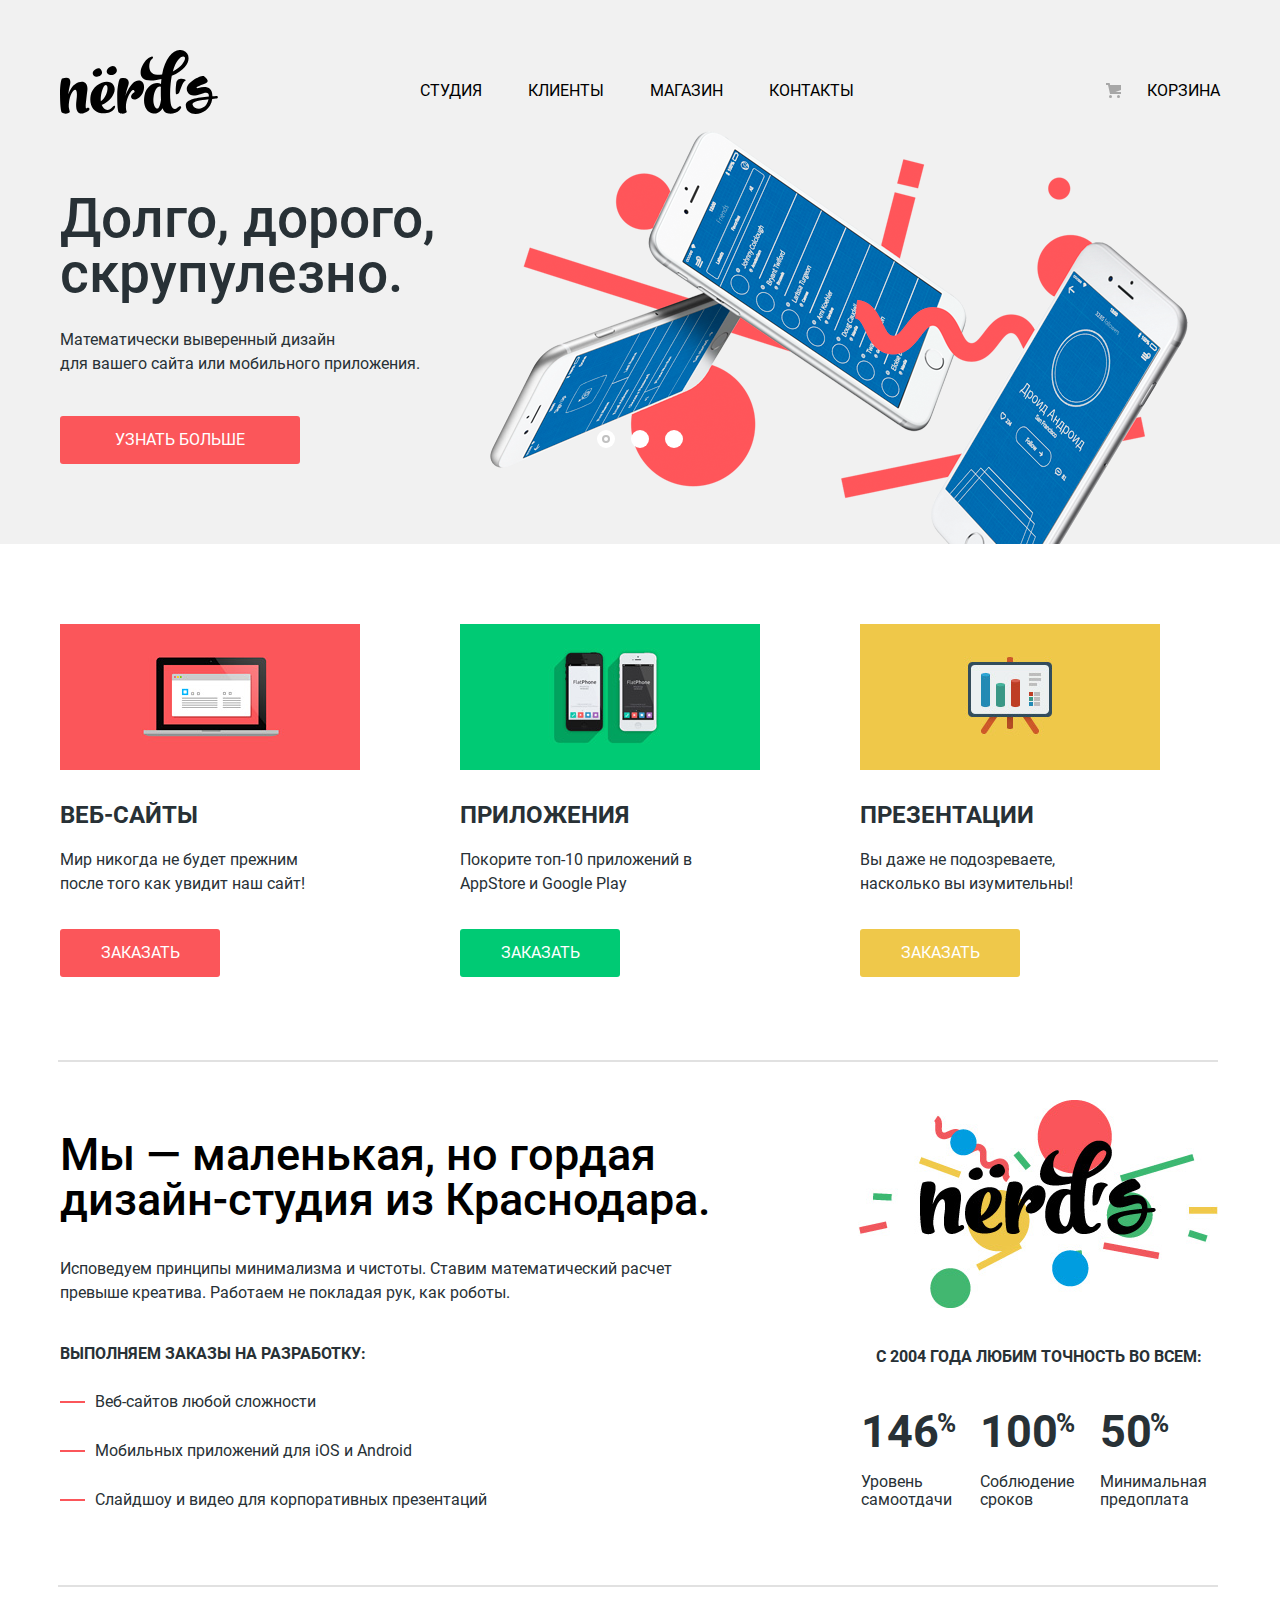
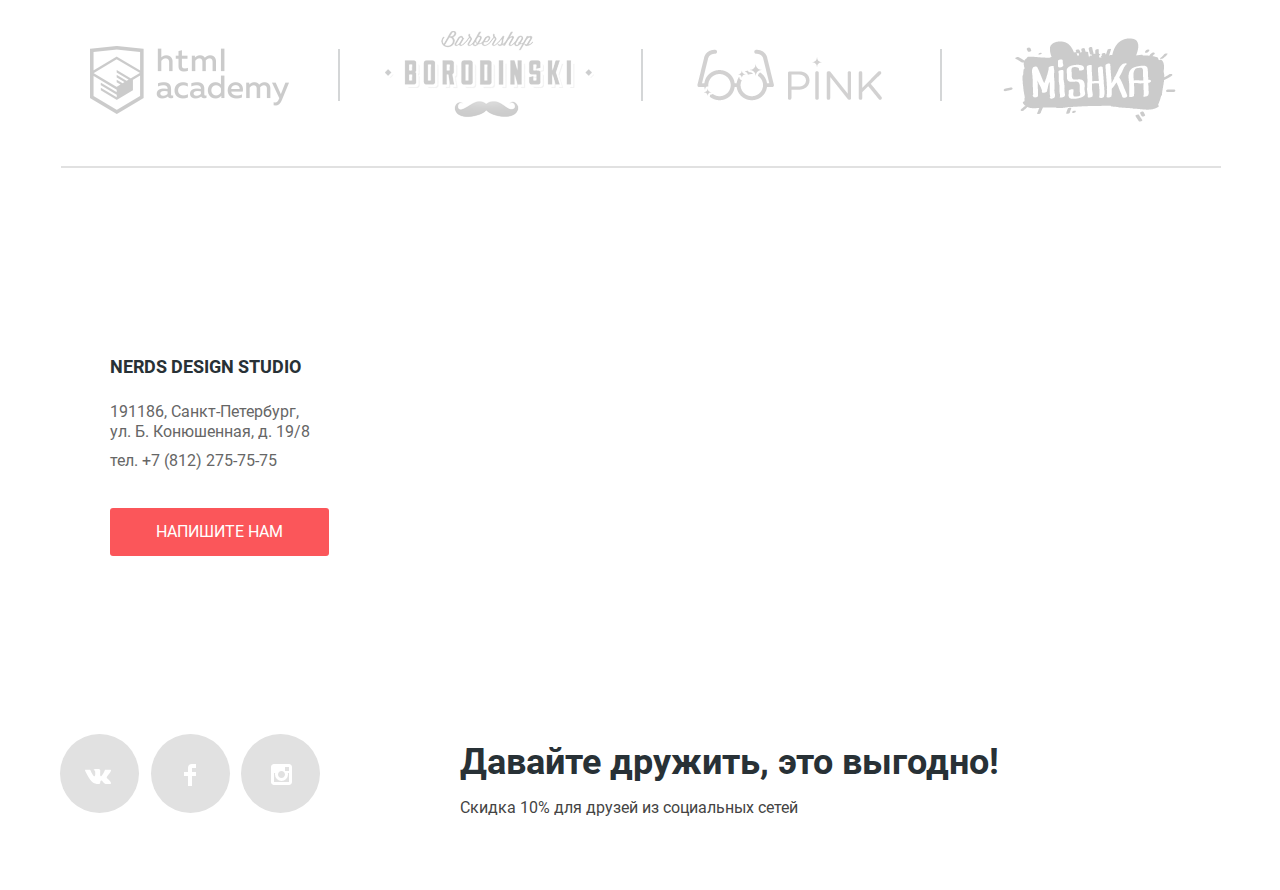
==== commit 6de9c914: "какие то исправления" ====
--- a/index.html
+++ b/index.html
@@ -93,12 +93,15 @@
       <div class="about-right-block">
         <div class="about-right-block-image"></div>
         <table class="table">
-          <caption>
+          <caption class="caption">
             <div class="order-info">с 2004 года Любим точность во всем:</div>
           </caption>
           <tr class="percent">
             <td>146<sup class="per">%</sup></td>
-            <td>100<sup class="per">%</sup</td> <td>50<sup class="per">%</sup</td> </tr> <tr class="table-words">
+            <td>100<sup class="per">%</sup></td>
+            <td>50<sup class="per">%</sup></td>
+          </tr>
+          <tr class="table-words">
             <td>Уровень самоотдачи</td>
             <td>Соблюдение сроков</td>
             <td>Минимальная предоплата</td>
--- a/css/style.css
+++ b/css/style.css
@@ -101,15 +101,15 @@
 
  }
 
- .site-navigation a:hover {
+ .site-navigation a:hover:not(.site-navigation-current) {
    color: #fb565a
  }
 
- .site-navigation a:active {
-   opacity: 0.3;
- }
-
- .slider {
+ .site-navigation a:active:not(.site-navigation-current) {
+   color: rgba(0, 0, 0, 0.3);
+ }
+
+  .slider {
    background-color: #f1f1f1;
    position: relative;
  }
@@ -117,6 +117,7 @@
  .slider-controls span {
    position: relative;
    display: inline-block;
+   vertical-align: center;
    width: 18px;
    height: 18px;
    margin-right: 16px;
@@ -262,6 +263,7 @@
    text-transform: uppercase;
    margin-top: 30px;
    margin-bottom: 10px;
+   line-height: 30px;
  }
 
  .about-left-block p {
@@ -338,7 +340,7 @@
    border-collapse: separate;
  }
 
- caption {
+ .caption {
    margin-bottom: 37px;
  }
 
@@ -413,6 +415,7 @@
    color: #666666;
    background-color: #ffffff;
    margin-bottom: 38px;
+   line-height: 18px;
  }
 
  .address p {
@@ -433,6 +436,7 @@
    font-size: 16px;
    font-weight: bold;
    line-height: 18px;
+   margin-bottom: 12px;
  }
 
 
@@ -467,6 +471,7 @@
    display: block;
    margin-top: 10px;
    margin-bottom: 16px;
+   line-height: 36px;
  }
 
  .social-button {
@@ -485,6 +490,7 @@
    font-size: 16px;
    color: #283136;
    list-style: none;
+   line-height: 20px;
  }
 
  .filter-input-radio+label:hover::before,
@@ -585,6 +591,7 @@
    margin-left: auto;
    flex-wrap: wrap;
    margin-top: 10px;
+   line-height: 18px;
  }
 
  .sort-filters li {
@@ -752,11 +759,13 @@
  .pagination-item a:active {
    background-color: #d5d5d5;
    color: rgba(0, 0, 0, 0.3);
+   box-shadow: inset 0px 3px 0 0 rgba(0, 1, 1, 0.1);
  }
 
  .pagination-item-current a {
    color: #000000;
-
+   border: solid 3px #dbdbdb;
+   padding: 8px 17px;
    background-color: #ffffff;
  }
 
@@ -1089,7 +1098,7 @@
    box-sizing: border-box;
    font-size: 16px;
    line-height: 18px;
-   opacity: 0.5;
+   border: solid 2px #d7dcde;
  }
 
  .name-email {
@@ -1233,6 +1242,7 @@
 
  .price-controls label {
    display: inline-block;
+   vertical-align: center;
    width: 50%;
    font-size: 16px;
    text-transform: uppercase;
@@ -1270,8 +1280,8 @@
    background-repeat: no-repeat;
    width: 21px;
    height: 21px;
-   top: -340px;
-   left: 10px;
+   top: -400px;
+   left: -15px;
    background-position: 0 0;
    opacity: 0.3;
  }
@@ -1326,9 +1336,12 @@
    margin-left: 15px;
  }
 
- .catalog-hover button {
+ .hover-button {
    width: 200px;
    margin-left: 17px;
+   text-decoration: none;
+  border: none;
+
  }
 
  .catalog-item::before {
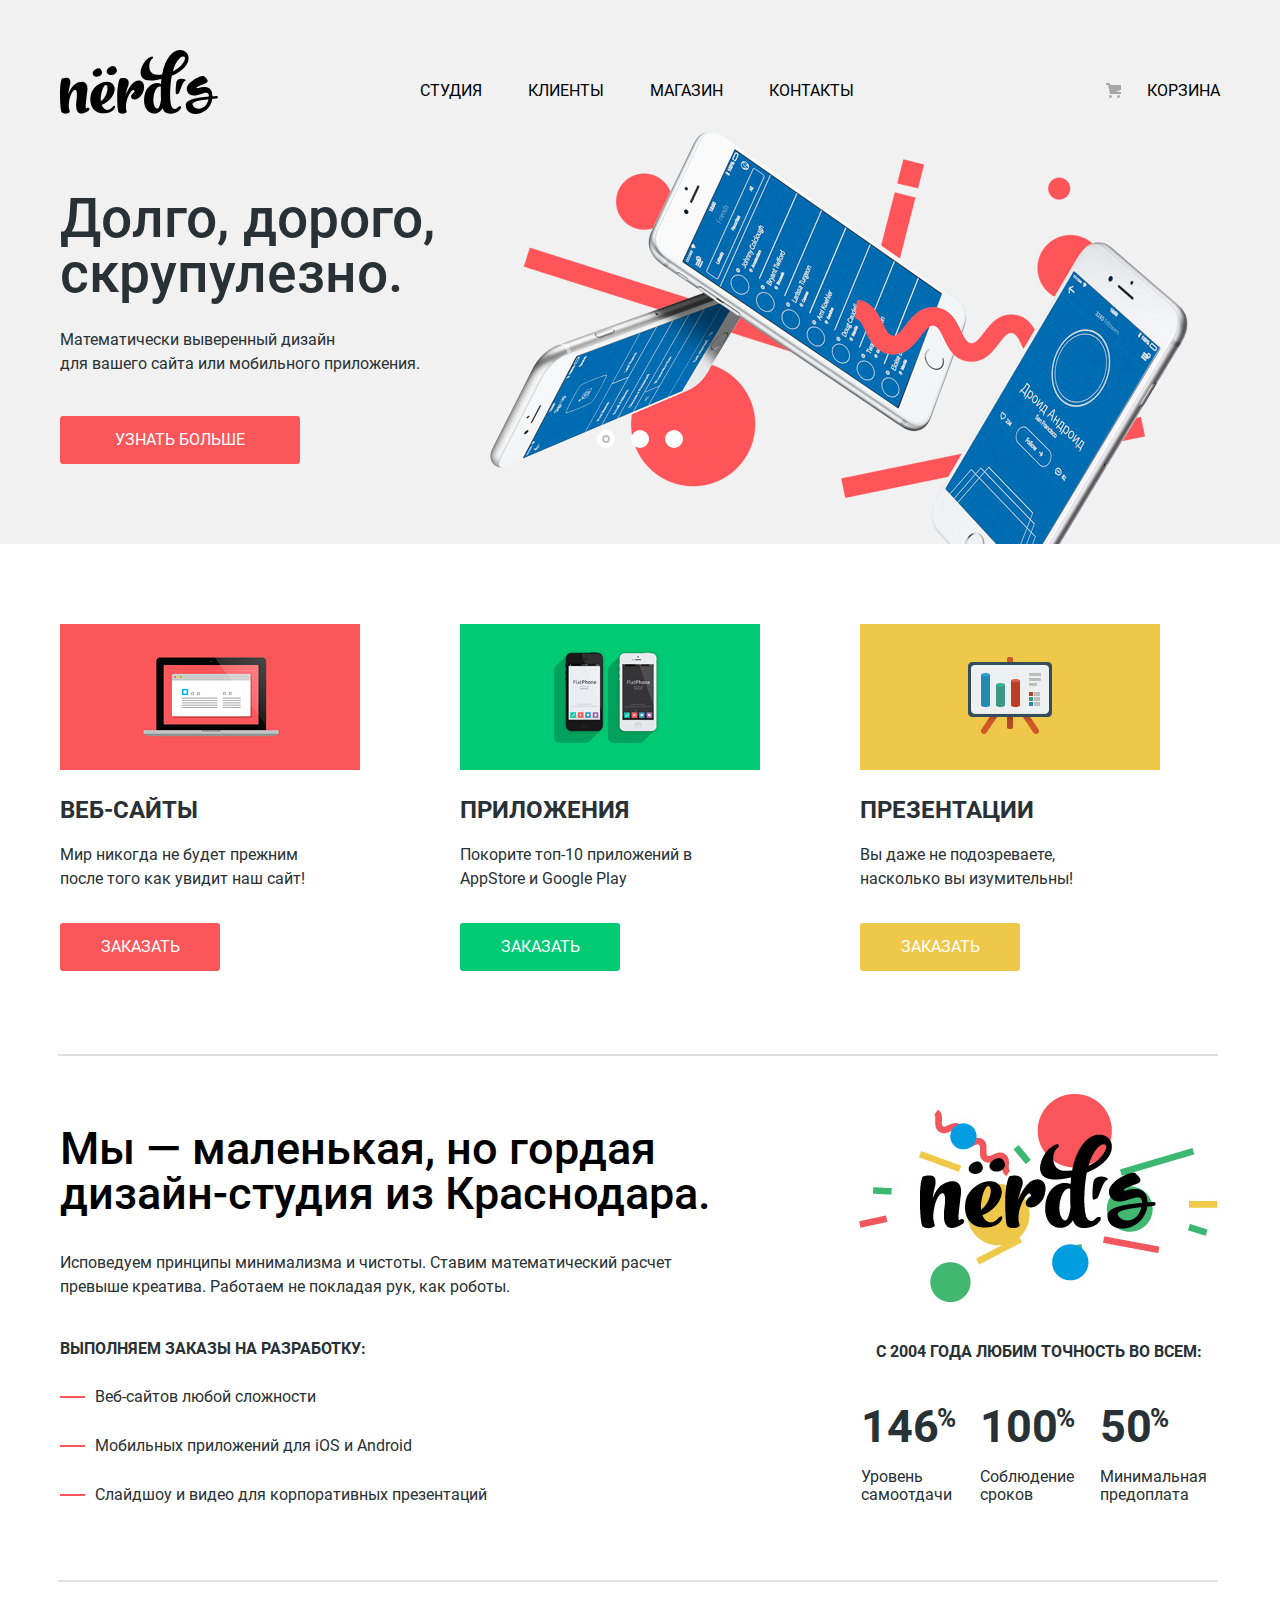
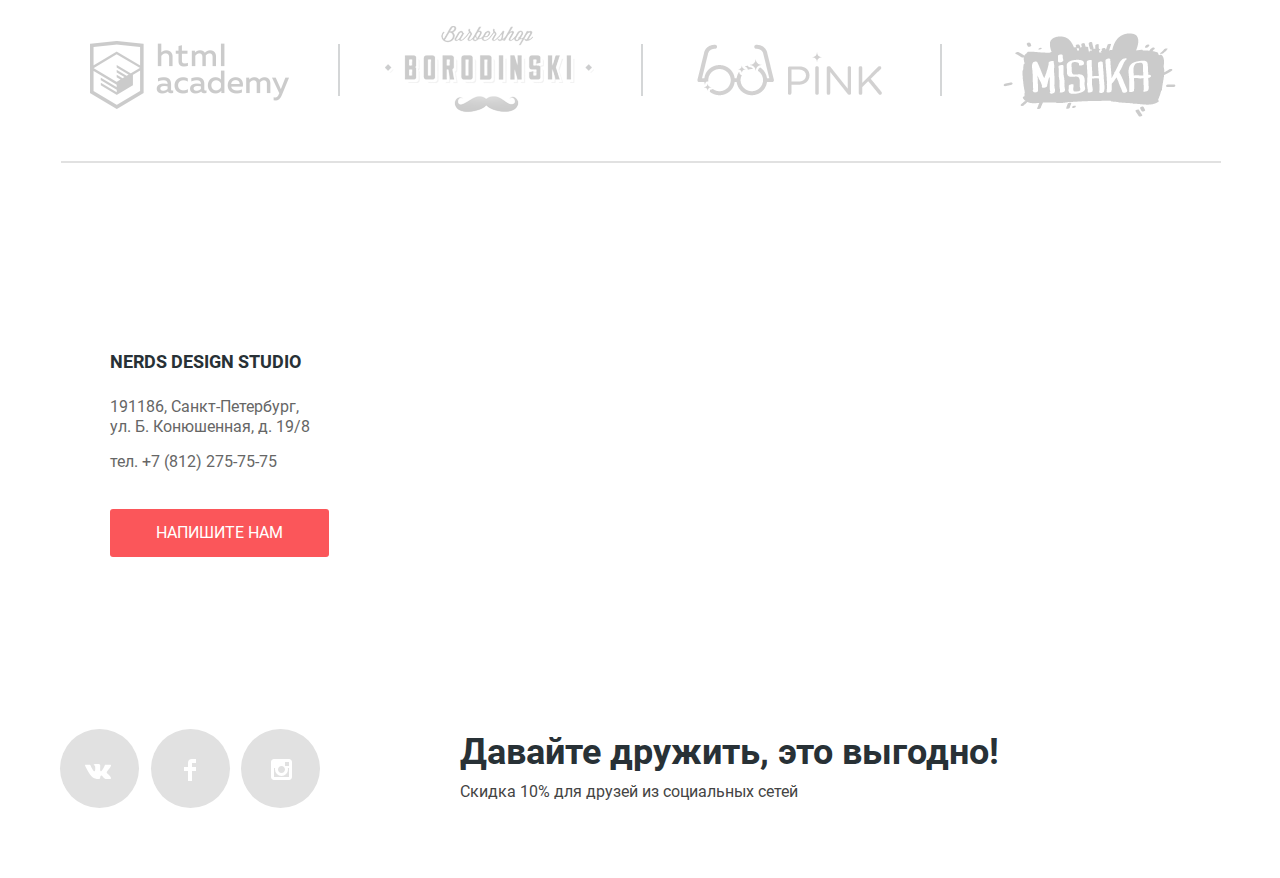
==== commit d7c08a07: "стилизация кнопки ссылки, таб, единобразие" ====
--- a/index.html
+++ b/index.html
@@ -1,14 +1,11 @@
 <!DOCTYPE html>
 <html lang="ru">
-
 <head>
   <meta charset="UTF-8" />
   <title>Nerd's</title>
   <link href="css/normalize.css" rel="stylesheet">
   <link href="css/style.css" rel="stylesheet">
-
 </head>
-
 <body>
   <header class="main-header">
     <div class="container">
@@ -172,5 +169,4 @@
   </section>
   <script src="js/popup.js"></script>
 </body>
-
 </html>
--- a/css/style.css
+++ b/css/style.css
@@ -109,7 +109,7 @@
    color: rgba(0, 0, 0, 0.3);
  }
 
-  .slider {
+ .slider {
    background-color: #f1f1f1;
    position: relative;
  }
@@ -261,7 +261,7 @@
    font-size: 24px;
    font-weight: bold;
    text-transform: uppercase;
-   margin-top: 30px;
+   margin-top: 25px;
    margin-bottom: 10px;
    line-height: 30px;
  }
@@ -309,7 +309,7 @@
  .order-info {
    font-weight: bold;
    text-transform: uppercase;
-   padding-top: 37px;
+   padding-top: 38px;
    padding-left: 0px;
  }
 
@@ -419,7 +419,7 @@
  }
 
  .address p {
-   margin-bottom: 10px;
+   margin-bottom: 16px;
    margin-top: 20px;
    line-height: 20px;
  }
@@ -469,8 +469,8 @@
    font-size: 36px;
    font-weight: bold;
    display: block;
-   margin-top: 10px;
-   margin-bottom: 16px;
+   margin-top: 5px;
+   margin-bottom: 10px;
    line-height: 36px;
  }
 
@@ -494,22 +494,22 @@
  }
 
  .filter-input-radio+label:hover::before,
- .filter-input-radio+label:focus::before {
+ .filter-input-radio:focus+label::before {
    border: 4px solid #4d4d4d;
  }
 
  .filter-input-radio:checked+label:hover::after,
- .filter-input-radio:checked+label:focus::after {
+ .filter-input-radio:focus:checked+label::after {
    background-color: #4d4d4d;
  }
 
  .filter-input-checkbox+label:hover::before,
- .filter-input-checkbox+label:focus::before {
+ .filter-input-checkbox:focus+label::before {
    opacity: 1;
  }
 
  .filter-input-checkbox:checked+label:hover::before,
- .filter-input-checkbox:checked+label:focus::before {
+ .filter-input-checkbox:focus:checked+label::before {
    opacity: 1;
  }
 
@@ -560,7 +560,7 @@
  }
 
  .cage {
-   margin-bottom: 45px;
+   margin-bottom: 40px;
  }
 
  .cage h3 {
@@ -669,6 +669,7 @@
    display: block;
    cursor: pointer;
    user-select: none;
+   padding-bottom: 5px
  }
 
  .filter-input-checkbox+label::before {
@@ -1340,8 +1341,6 @@
    width: 200px;
    margin-left: 17px;
    text-decoration: none;
-  border: none;
-
  }
 
  .catalog-item::before {
@@ -1377,7 +1376,7 @@
  }
 
  .servis-text {
-   margin-bottom: 33px;
+   margin-bottom: 32px;
    margin-top: 18px;
  }
 
